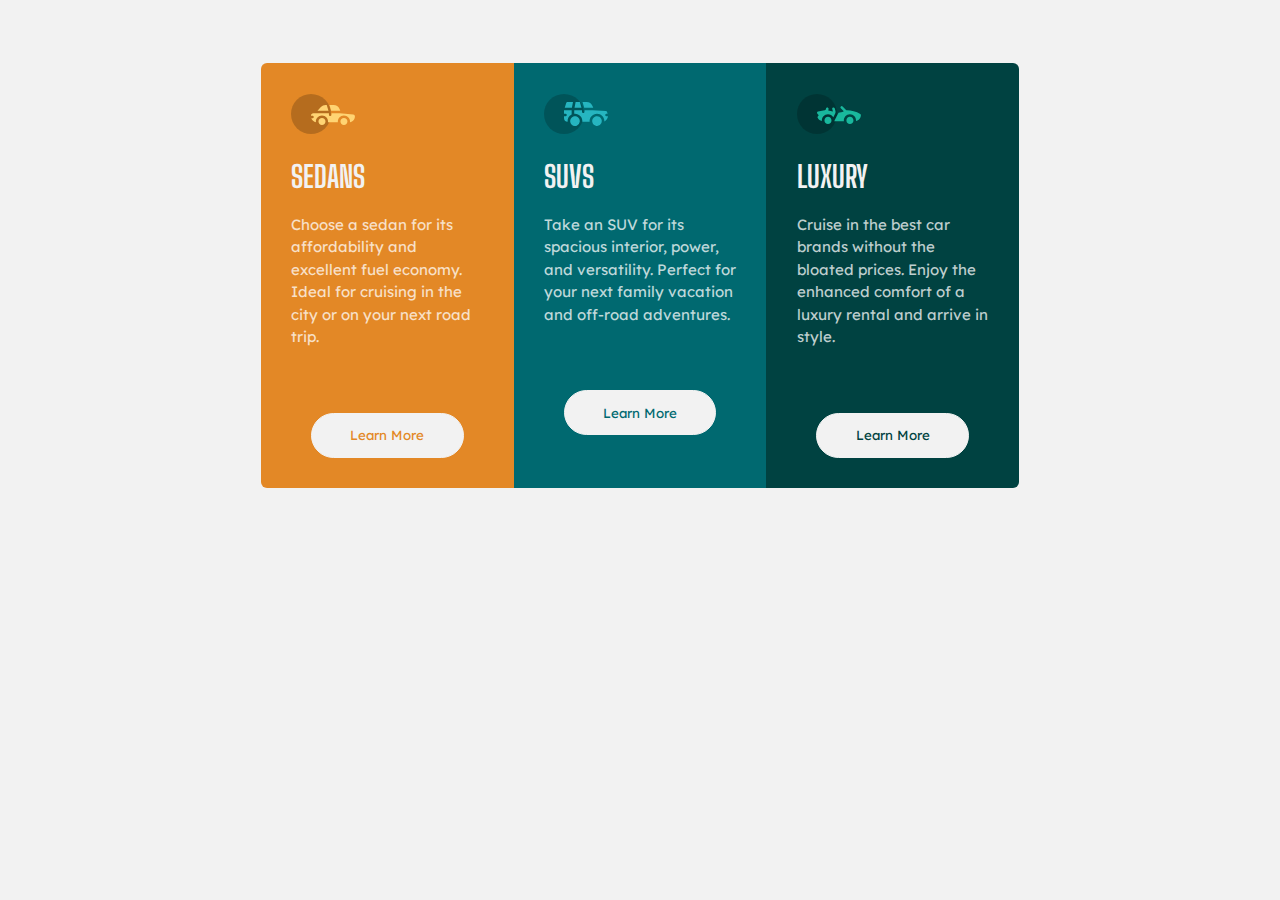
==== index.html @ 5d15bc9f "Add files via upload" ====
<!DOCTYPE html>
<html lang="en">
<head>
    <meta charset="UTF-8">
    <meta http-equiv="X-UA-Compatible" content="IE=edge">
    <meta name="viewport" content="width=device-width, initial-scale=1.0">
    <title>3 Column Card - Zuri</title>

    <link rel="icon" href="images/favicon-32x32.png" type="image/x-icon">

    <!-- Custom CSS -->
    <link rel="stylesheet" href="styles.css">

    <!-- Font Awesome -->
    <link rel="preconnect" href="https://fonts.googleapis.com">
    <link rel="preconnect" href="https://fonts.gstatic.com" crossorigin>
    <link href="https://fonts.googleapis.com/css2?family=Big+Shoulders+Display:wght@700&family=Lexend+Deca&display=swap" rel="stylesheet">

</head>
<body>
    <div id="container">
        <div class="item sedan">
            <img src="images/icon-sedans.svg" alt="sedans" srcset="">
            <h1 class="title">Sedans</h1>
            <p class="text">
                Choose a sedan for its affordability and excellent fuel economy. 
                Ideal for cruising in the city or on your next road trip.
            </p>
            <button class="btn b1"> Learn More</button>
        </div>
        <div class="item suv">
            <img src="images/icon-suvs.svg" alt="suvs">
            <h1 class="title">Suvs</h1>
            <p class="text">
                Take an SUV for its spacious interior, power, and versatility. 
                Perfect for your next family vacation and off-road adventures.
                <br>
            </p>
            <button class="btn b2">Learn More</button>
        </div>
        <div class="item luxury">
            <img src="images/icon-luxury.svg" alt="luxury">
            <h1 class="title">Luxury</h1>
            <p class="text">
                Cruise in the best car brands without the bloated prices. Enjoy
                 the enhanced comfort of a luxury rental and arrive in style.
            </p>
            <button class="btn b3">Learn More</button>
        </div>
    </div>
</body>
</html>
---- styles.css ----
body {
    max-width: 1440px;
    font-size: 15px;
    background: hsl(0, 0%, 95%);
    font-family: 'Lexend Deca', sans-serif;
    font-weight: 400;
}

.title {

    font-family: 'Big Shoulders Display', sans-serif;
    font-weight: 700;
    color: hsl(0, 0%, 95%);
    text-transform: uppercase;
}

.text {
    text-align: left;
    color: hsla(0, 0%, 100%, 0.75);
    /* width: 80%; */
    font-family: 'Lexend Deca', sans-serif;
    font-weight: 400;
    line-height: 1.5;
}

.btn {
    display: flex;
    justify-self: center;
    align-items: center;
    border: 1px solid hsl(0, 0%, 95%);
    background: hsl(0, 0%, 95%);
    font-family: 'Lexend Deca', sans-serif;
    font-weight: 400;
    border-radius: 35px;
    margin-top: 4rem;
    padding: 7% 20%;
}

.b1 {
    color: hsl(31, 77%, 52%);
}

.b2 {
    color: hsl(184, 100%, 22%);
}

.b3 {
    color: hsl(179, 100%, 13%);
}

.btn:active{
    color: #fff;
    background: none;
    border: 2px solid hsl(0, 0%, 95%);
}

#container {
    display: flex;
    flex-wrap: wrap;
    /* width: 50%; */
    margin: 5% 20%;
}

.item {
    flex: 25%;
    padding: 4%;
    border-radius: 6px;
}

.sedan {
    background: hsl(31, 77%, 52%);
    border-radius: 6px 0 0px 6px;
}

.suv {
    background: hsl(184, 100%, 22%);
    border-radius: 0;
}

.luxury {
    background: hsl(179, 100%, 13%);
    border-radius: 0 6px 6px 0;
}

@media (max-width: 375px) {
    #container {
        display: flex;
        flex-direction: column;
    }

    .item {
        flex: 100%;
        /* margin-top: 1rem; */
        padding: 1rem;
    }

    .sedan {
        border-radius: 6px 6px 0 0;
    }
    
    .suv {
        border-radius: 0;
    }
    
    .luxury {
        border-radius: 0 0 6px 6px;
    }
}

@media (max-width: 800px) {
    #container {
        display: flex;
    }

    .item {
        flex: 30%;
        /* margin: 0.5rem; */
        padding: 1rem;
    }

    .sedan {
        border-radius: 6px 6px 0 0;
    }
    
    .suv {
        border-radius: 0;
    }
    
    .luxury {
        border-radius: 0 0 6px 6px;
    }
}
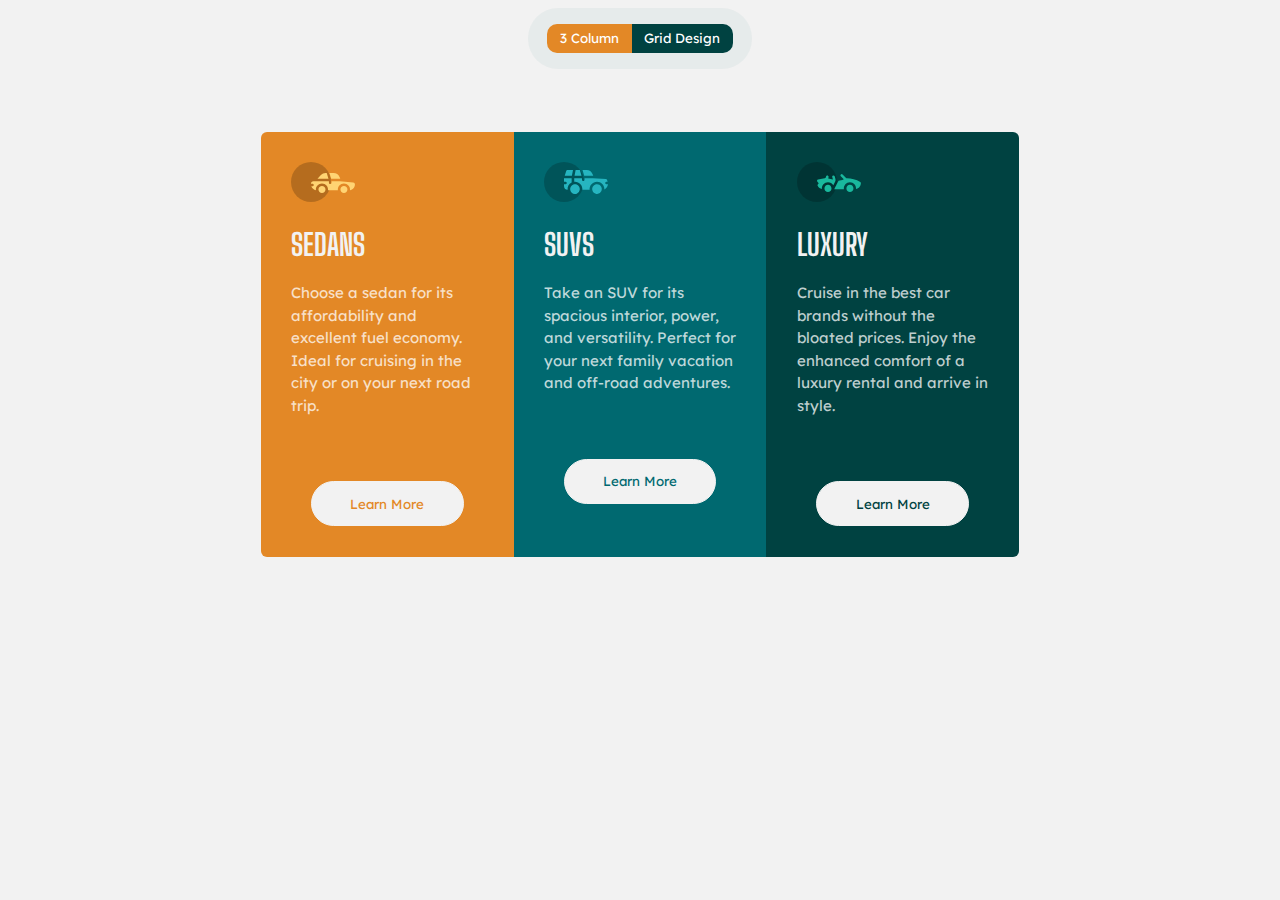
==== commit 28f09da5: "Add files via upload" ====
--- a/index.html
+++ b/index.html
@@ -18,6 +18,15 @@
 
 </head>
 <body>
+
+    <div class="switchBtn">
+        <button type="button" class="btnSwitch btnSwitch_pry">
+            <a href="index.html"> 3 Column</a>
+        </button>
+        <button type="button" class="btnSwitch btnSwitch_menu">
+             <a href="grid.html"> Grid Design</a>
+        </button>
+    </div>
     <div id="container">
         <div class="item sedan">
             <img src="images/icon-sedans.svg" alt="sedans" srcset="">
--- a/styles.css
+++ b/styles.css
@@ -82,6 +82,45 @@
     border-radius: 0 6px 6px 0;
 }
 
+.switchBtn {
+    margin: 0 auto;
+    display: flex;
+    justify-content: center;
+    align-items: center;
+    background: rgba(0, 104, 112, 0.048);
+    width: 14rem;
+    padding: 1rem 0;
+    border-radius: 30px;
+}
+
+.btnSwitch_pry {
+    color: #fff;
+    font-family: 'Lexend Deca', sans-serif;
+    background: hsl(31, 77%, 52%);
+    border: 0;
+    padding: 0.4rem 0.8rem;
+    border-radius: 10px 0 0 10px;
+}
+
+.btnSwitch_menu {
+    color: #fff;
+    font-family: 'Lexend Deca', sans-serif;
+    background: hsl(179, 100%, 13%);
+    border: 0;
+    padding: 0.4rem 0.8rem;
+    border-radius: 0 10px 10px 0;
+}
+
+.btnSwitch_menu a {
+    text-decoration: none;
+    color: #fff;
+}
+
+.btnSwitch_pry a {
+    text-decoration: none;
+    color: #fff;
+}
+
 @media (max-width: 375px) {
     #container {
         display: flex;
